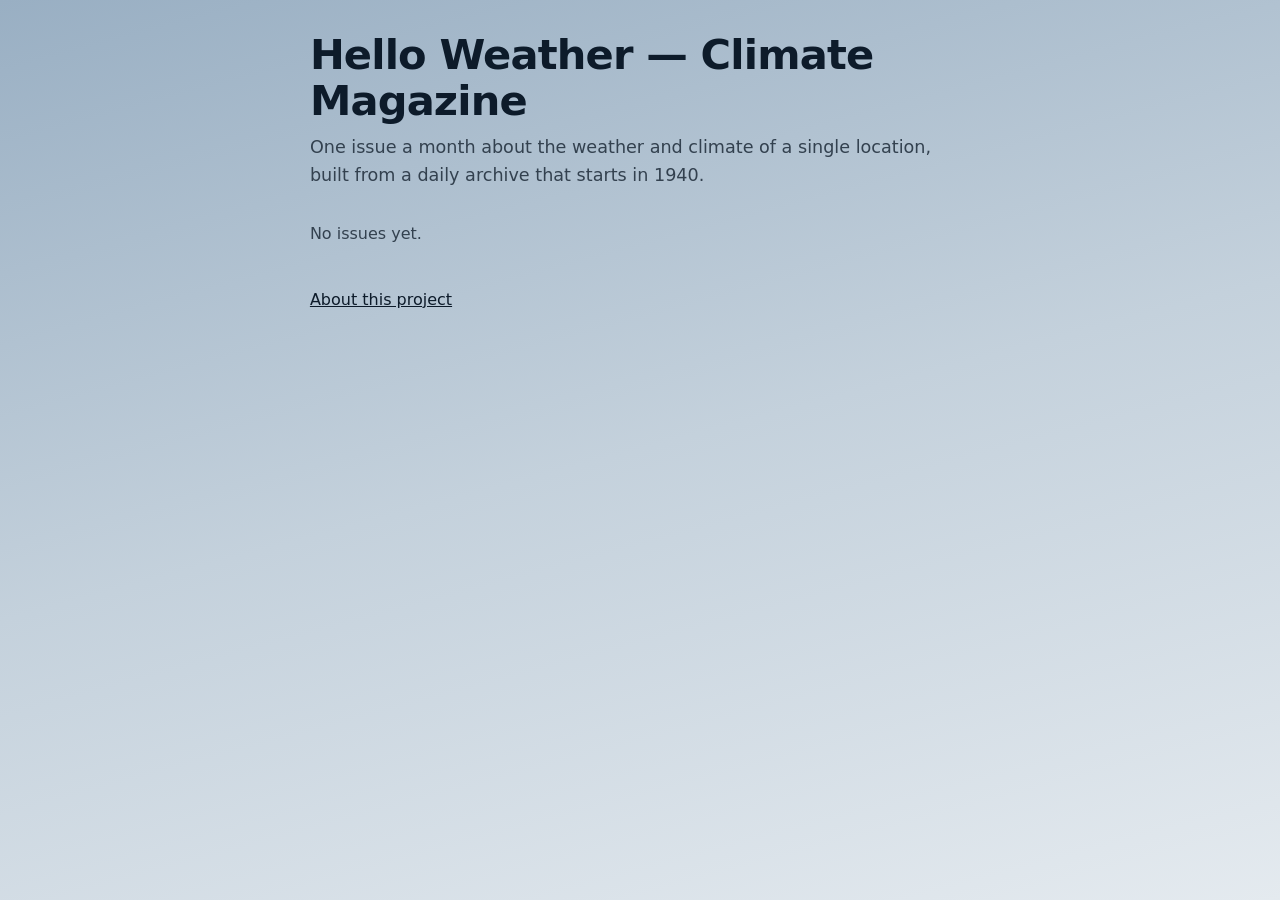
==== issues/index.html @ 5b0a0fef "feat: publish the monthly climate magazine Adds the issue and archive styling, a standard-library ar" ====
<!DOCTYPE html>
<html lang="en">
<head>
<meta charset="utf-8">
<meta name="viewport" content="width=device-width, initial-scale=1">
<title>Hello Weather — Climate Magazine</title>
<link rel="stylesheet" href="../assets/site.css">
<link rel="stylesheet" href="../assets/magazine.css">
<link rel="alternate" type="application/atom+xml" href="../feed.xml">
</head>
<body>
<main class="archive">
<h1>Hello Weather — Climate Magazine</h1>
<p class="archive__lede">One issue a month about the weather and climate of a single location, built from a daily archive that starts in 1940.</p>
<p class="archive__empty">No issues yet.</p>
<p class="archive__back"><a href="../index.html">About this project</a></p>
</main>
</body>
</html>
---- assets/site.css ----
/* Design tokens copied on 2026-09-20 from frontend/src/index.css in the
   private Hello Weather application repository. This is a copy, not a
   dependency: the two repositories share no build step, so these values are
   kept in step by hand when the application's palette changes.
   Light tokens  <- [data-scheme="light"]
   Dark tokens   <- [data-scheme="dark"]
   Backdrops     <- [data-theme="clouds-day"] / [data-theme="clouds-night"],
                    the application's own default seed. */
:root {
  color-scheme: light;
  --text: #0d1b2a;
  --text-muted: #33414f;
  --bg-from: #99afc3;
  --bg-mid: #c4d1dc;
  --bg-to: #e4eaef;
  --surface-alpha: 0.5;
  --surface: rgba(255, 255, 255, 0.5);
  --surface-strong: rgba(255, 255, 255, 0.7);
  --border: rgba(15, 27, 42, 0.1);
  --shadow: 0 18px 40px -24px rgba(15, 27, 42, 0.55);
  --focus: #0b5cad;
  --series-temp: #eb6834;
  --series-precip: #2a78d6;
  --series-water: #1baf7a;
  --measure: 68ch;
}

@media (prefers-color-scheme: dark) {
  :root {
    color-scheme: dark;
    --text: #f6f8fc;
    --text-muted: #c6d2e2;
    --bg-from: #10151f;
    --bg-mid: #222a38;
    --bg-to: #333d4f;
    --surface-alpha: 0.08;
    --surface: rgba(255, 255, 255, 0.08);
    --surface-strong: rgba(255, 255, 255, 0.13);
    --border: rgba(255, 255, 255, 0.14);
    --shadow: 0 20px 45px -25px rgba(0, 0, 0, 0.8);
    --focus: #ffffff;
    --series-temp: #d95926;
    --series-precip: #3987e5;
    --series-water: #199e70;
  }
}

* { box-sizing: border-box; }

body {
  margin: 0;
  color: var(--text);
  background: linear-gradient(
    165deg,
    var(--bg-from) 0%,
    var(--bg-mid) 50%,
    var(--bg-to) 100%
  );
  background-attachment: fixed;
  font-family: "Inter", ui-sans-serif, system-ui, -apple-system, "Segoe UI",
    Roboto, sans-serif;
  line-height: 1.6;
  -webkit-font-smoothing: antialiased;
}

:focus-visible {
  outline: 3px solid var(--focus);
  outline-offset: 2px;
  border-radius: 6px;
}

.sr-only {
  position: absolute;
  width: 1px;
  height: 1px;
  padding: 0;
  margin: -1px;
  overflow: hidden;
  clip: rect(0, 0, 0, 0);
  white-space: nowrap;
  border: 0;
}

.wrap {
  max-width: 1100px;
  margin: 0 auto;
  padding: clamp(1rem, 2.5vw, 2.5rem);
}

/* Prose columns: a dashboard is cards, a reference page is text. */
.prose { max-width: var(--measure); }
.prose p, .prose li { color: var(--text-muted); }
.prose h2, .prose h3 { color: var(--text); line-height: 1.25; }

.card {
  background: var(--surface);
  border: 1px solid var(--border);
  border-radius: 16px;
  box-shadow: var(--shadow);
  padding: clamp(1rem, 2.6vw, 1.6rem);
}

/* Section accents inherit the application's associations. */
#rivers { --accent: var(--series-water); }
#climate-change { --accent: var(--series-temp); }
#forecast-quality { --accent: var(--series-precip); }
#air-quality { --accent: var(--series-temp); }
.section-rule {
  border: 0;
  border-top: 3px solid var(--accent, var(--text-muted));
  width: 3rem;
  margin: 0 0 1rem;
}

/* Screenshots break out of the reading measure. */
figure { margin: 2rem 0; }
figure img {
  width: 100%;
  height: auto;
  border-radius: 14px;
  border: 1px solid var(--border);
  box-shadow: var(--shadow);
  display: block;
}
figcaption {
  color: var(--text-muted);
  font-size: 0.9rem;
  margin-top: 0.6rem;
  max-width: var(--measure);
}

/* Dashboard captures are the whole page, because the scope is the point. */
figure.full img { width: 100%; }

/* Phone captures run to three or four thousand pixels. Showing one whole
   would be a dozen screens of scrolling for a single image, so the display is
   capped and faded out; the file itself is still the full page. */
.shot-mobile img {
  width: 390px;
  max-width: 100%;
  max-height: 900px;
  object-fit: cover;
  object-position: top;
  -webkit-mask-image: linear-gradient(to bottom, #000 80%, transparent 100%);
  mask-image: linear-gradient(to bottom, #000 80%, transparent 100%);
}

nav.toc {
  position: sticky;
  top: 0;
  z-index: 2;
  background: var(--surface-strong);
  backdrop-filter: blur(8px);
  border-bottom: 1px solid var(--border);
}
nav.toc ul {
  display: flex;
  flex-wrap: wrap;
  gap: 0.25rem 1rem;
  list-style: none;
  margin: 0 auto;
  padding: 0.6rem clamp(1rem, 2.5vw, 2.5rem);
  max-width: 1100px;
}
nav.toc a { color: var(--text); text-decoration: none; font-size: 0.9rem; }
nav.toc a:hover, nav.toc a:focus-visible { text-decoration: underline; }

/* On a phone the nav wraps to three rows; sticking it there would cost about
   a tenth of the viewport for the whole page. Let it scroll away instead. */
@media (max-width: 700px) {
  nav.toc { position: static; }
}

a { color: var(--text); }
a.cite {
  font-size: 0.7em;
  vertical-align: super;
  text-decoration: none;
  padding: 0 0.15em;
}
a.cite:hover { text-decoration: underline; }

ol.sources { max-width: var(--measure); }
ol.sources li { margin-bottom: 0.8rem; }

/* The sticky nav would otherwise cover the heading an anchor jumps to. */
section, .band, h2, h3 { scroll-margin-top: 4.5rem; }

@media (prefers-reduced-motion: reduce) {
  * { scroll-behavior: auto !important; }
}
html { scroll-behavior: smooth; }

/* ---------- Page-specific composition ---------- */

/* Two rhythms: the tour runs wide and image-forward, the reference half
   narrows to a reading column. */
h1 {
  font-size: clamp(2.4rem, 6vw, 3.4rem);
  line-height: 1.05;
  letter-spacing: -0.02em;
  font-weight: 700;
  margin: 0 0 1rem;
}
h2 {
  font-size: clamp(1.5rem, 3.2vw, 1.95rem);
  letter-spacing: -0.015em;
  font-weight: 650;
  margin: 0 0 0.5rem;
}
h3 {
  font-size: 1.1rem;
  font-weight: 650;
  margin: 2rem 0 0.4rem;
}
.prose p { font-size: 1.05rem; }
.lede {
  font-size: clamp(1.1rem, 2.2vw, 1.3rem);
  line-height: 1.5;
  color: var(--text);
  max-width: 46ch;
}
header.hero { padding-top: clamp(2rem, 6vw, 4rem); }
header.hero .prose { max-width: 60ch; }

section + section { margin-top: clamp(2.5rem, 6vw, 4rem); }

/* The pivot between the two halves. Full-bleed so it reads as a break in the
   page rather than another card in the stack. */
.band {
  margin: clamp(3rem, 8vw, 5rem) 0;
  padding: clamp(1.75rem, 5vw, 3rem) 0;
  background: var(--surface-strong);
  border-top: 1px solid var(--border);
  border-bottom: 1px solid var(--border);
}
.band .inner {
  max-width: 1100px;
  margin: 0 auto;
  padding: 0 clamp(1rem, 2.5vw, 2.5rem);
}
.band h2 { max-width: 20ch; }
.knows {
  list-style: none;
  padding: 0;
  margin: 1.5rem 0 0;
  display: grid;
  gap: 1rem clamp(1.5rem, 4vw, 3rem);
  grid-template-columns: repeat(auto-fit, minmax(min(260px, 100%), 1fr));
  max-width: 1000px;
}
.knows li {
  color: var(--text-muted);
  border-top: 2px solid var(--accent, var(--series-water));
  padding-top: 0.6rem;
  font-size: 0.97rem;
}
.knows b { color: var(--text); font-weight: 650; display: block; margin-bottom: 0.25rem; }

/* Two hashes as equals. Neither is struck through, because neither was
   shown to be wrong. */
.hashes {
  display: grid;
  gap: 0.9rem;
  margin: 1.25rem 0;
  max-width: var(--measure);
}
.hashes div {
  border-left: 3px solid var(--series-water);
  padding-left: 0.85rem;
}
.hashes span {
  display: block;
  color: var(--text);
  font-size: 0.9rem;
  font-weight: 650;
  margin-bottom: 0.2rem;
}
.hashes code {
  font-size: 0.78rem;
  line-height: 1.5;
  word-break: break-all;
  color: var(--text-muted);
}

.divider-note {
  max-width: var(--measure);
  color: var(--text-muted);
  font-size: 0.95rem;
  margin: 0;
}
---- assets/magazine.css ----
/* Issue-specific styling. Tokens come from assets/site.css; nothing here
   redefines a token, so a palette change there reaches issues unchanged.
   Two documents share this sheet: a monthly issue page (.issue) and the
   archive index (.archive). */

/* The full-bleed spine uses viewport units. Classic scrollbars are included in
   100vw, so clip the few excess pixels without creating a nested scroller. */
html {
  overflow-x: clip;
}

.issue {
  max-width: var(--measure);
  margin: 0 auto;
  padding: 2rem 1rem 4rem;
}

.issue__kicker {
  font-size: 0.8rem;
  letter-spacing: 0.12em;
  text-transform: uppercase;
  color: var(--text-muted);
  margin: 0;
}

.issue__head h1 {
  font-size: clamp(1.8rem, 5vw, 2.6rem);
  line-height: 1.1;
  margin: 0.4rem 0 0.6rem;
}

.issue__standfirst {
  font-size: 1.1rem;
  color: var(--text-muted);
  margin: 0 0 2rem;
}

/* The spine is the page's backbone and breaks the measure deliberately. */
.issue__spine {
  margin: 0 calc(50% - 50vw) 1rem;
  padding: 1rem calc(50vw - 50% + 1rem);
  background: var(--surface);
  border-block: 1px solid var(--border);
}

.issue__spine svg,
.issue__figure svg { display: block; width: 100%; height: auto; }

.issue__anchors { display: flex; flex-wrap: wrap; gap: 0.5rem; margin-bottom: 2rem; }

.issue__anchors a {
  font-size: 0.85rem;
  padding: 0.2rem 0.7rem;
  border: 1px solid var(--border);
  border-radius: 999px;
  text-decoration: none;
  color: var(--text);
  background: var(--surface);
  transition: border-color 0.15s ease, background 0.15s ease;
}

.issue__anchors a:hover,
.issue__anchors a:focus-visible {
  border-color: var(--focus);
  background: var(--surface-strong);
}

.issue__section { margin-bottom: 2.5rem; }
.issue__section h2 { font-size: 1.3rem; margin-bottom: 0.6rem; }
.issue__episode { margin-bottom: 1.5rem; scroll-margin-top: 1.5rem; }

.issue__figure { margin: 1.5rem 0; }
.issue__figure figcaption,
.issue__spine figcaption {
  font-size: 0.85rem;
  color: var(--text-muted);
  margin-top: 0.4rem;
}

.issue__lens { border-left: 3px solid var(--border); padding-left: 1rem; }

.issue__claims { width: 100%; border-collapse: collapse; font-size: 0.9rem; }
.issue__claims caption { text-align: left; color: var(--text-muted);
  margin-bottom: 0.5rem; }
.issue__claims th, .issue__claims td {
  text-align: left; padding: 0.4rem 0.5rem;
  border-bottom: 1px solid var(--border);
  vertical-align: top;
}

.issue__foot { font-size: 0.85rem; color: var(--text-muted); }
.issue__foot a { color: var(--text); }

/* Figure internals. Colour is carried by the marks themselves; every text
   element wears a text token, never a series colour. */
.fig__zero { stroke: var(--text-muted); stroke-opacity: 0.45; stroke-width: 1; }
.fig__note { font-size: 11px; fill: var(--text-muted); }
.fig__empty { font-size: 13px; fill: var(--text-muted); }
.fig__legend text { font-size: 11px; fill: var(--text-muted); }
.fig__actual { stroke: var(--series-precip); stroke-width: 2; }
/* The normal/climatology line is the comparison the chart exists to make, so
   it is a meaningful graphic (WCAG 1.4.11, 3:1). 0.5 fell to ~2.3:1 on the
   light surface; 0.75 clears 3:1 in both schemes. */
.fig__normal { stroke: var(--text-muted); stroke-opacity: 0.75; stroke-width: 2;
  stroke-dasharray: 4 3; }
.fig__year { fill: var(--text-muted); fill-opacity: 0.45; }
.fig__current { fill: var(--series-temp); }

/* ---------- Archive index ---------- */
/* The list of published issues, generated by tools/build_archive.py. It is a
   reading column like an issue, and every entry is one large hit target. */

.archive {
  max-width: var(--measure);
  margin: 0 auto;
  padding: 2rem 1rem 4rem;
}

.archive h1 {
  font-size: clamp(1.8rem, 5vw, 2.6rem);
  line-height: 1.1;
  margin: 0 0 0.6rem;
}

.archive__lede {
  font-size: 1.1rem;
  color: var(--text-muted);
  margin: 0 0 2rem;
  max-width: var(--measure);
}

.archive__list {
  list-style: none;
  margin: 0;
  padding: 0;
  display: grid;
  gap: 1rem;
}

.archive__list li {
  background: var(--surface);
  border: 1px solid var(--border);
  border-radius: 12px;
  transition: border-color 0.15s ease, background 0.15s ease;
}

.archive__list li:hover,
.archive__list li:focus-within {
  border-color: var(--focus);
  background: var(--surface-strong);
}

.archive__list a {
  display: block;
  padding: 1rem 1.2rem;
  text-decoration: none;
  color: var(--text);
}

.archive__month {
  display: block;
  font-size: 0.8rem;
  letter-spacing: 0.12em;
  text-transform: uppercase;
  color: var(--text-muted);
}

.archive__title {
  display: block;
  font-size: 1.2rem;
  font-weight: 650;
  line-height: 1.2;
  margin-top: 0.15rem;
}

.archive__list a:hover .archive__title,
.archive__list a:focus-visible .archive__title {
  text-decoration: underline;
}

/* The summary lives inside the anchor so the whole card is one hit target. */
.archive__summary {
  display: block;
  color: var(--text-muted);
  margin: 0.35rem 0 0;
}

/* Shown in place of the list when no issues have been published yet. */
.archive__empty {
  color: var(--text-muted);
  margin: 0;
}

.archive__back { margin-top: 2.5rem; }
.archive__back a { color: var(--text); }

@media (prefers-reduced-motion: reduce) {
  .issue__anchors a,
  .archive__list li { transition: none; }
}
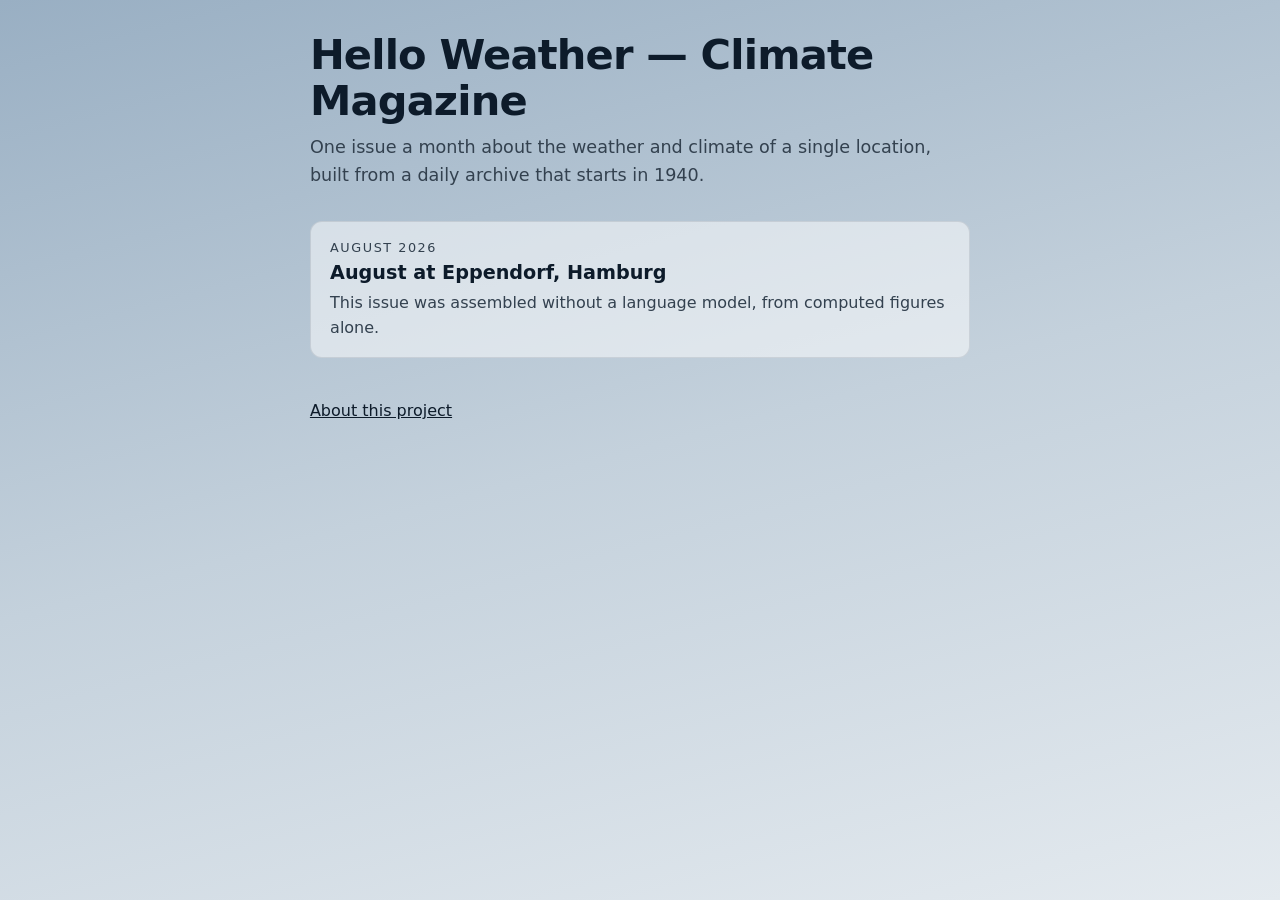
==== commit a7da7273: "feat: add the 2026-08 issue" ====
--- a/issues/index.html
+++ b/issues/index.html
@@ -12,7 +12,9 @@
 <main class="archive">
 <h1>Hello Weather — Climate Magazine</h1>
 <p class="archive__lede">One issue a month about the weather and climate of a single location, built from a daily archive that starts in 1940.</p>
-<p class="archive__empty">No issues yet.</p>
+<ul class="archive__list">
+<li><a href="2026-08.html"><span class="archive__month">August 2026</span><span class="archive__title">August at Eppendorf, Hamburg</span><span class="archive__summary">This issue was assembled without a language model, from computed figures alone.</span></a></li>
+</ul>
 <p class="archive__back"><a href="../index.html">About this project</a></p>
 </main>
 </body>
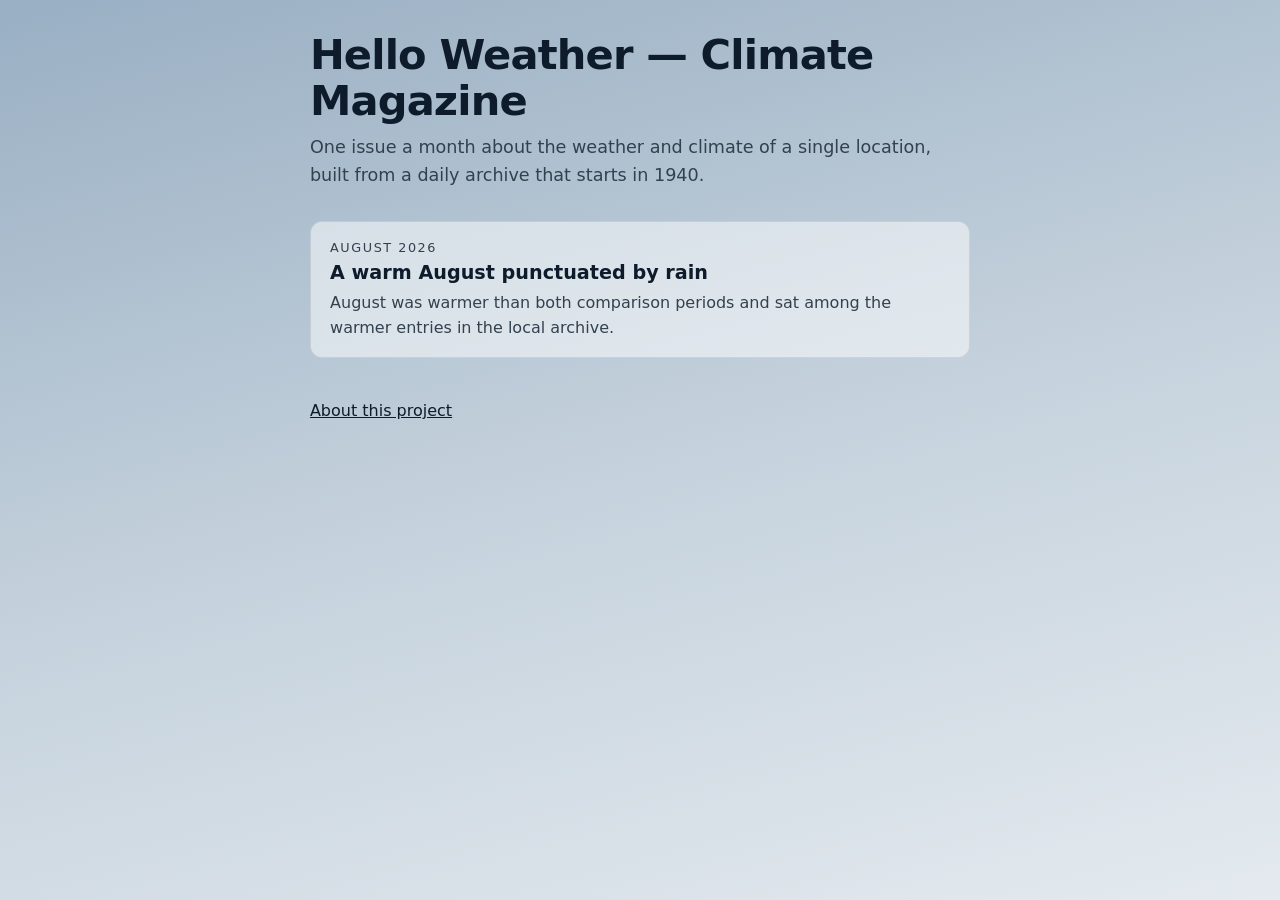
==== commit 7de4e6e7: "feat: publish the 2026-08 issue" ====
--- a/issues/index.html
+++ b/issues/index.html
@@ -13,7 +13,7 @@
 <h1>Hello Weather — Climate Magazine</h1>
 <p class="archive__lede">One issue a month about the weather and climate of a single location, built from a daily archive that starts in 1940.</p>
 <ul class="archive__list">
-<li><a href="2026-08.html"><span class="archive__month">August 2026</span><span class="archive__title">August at Eppendorf, Hamburg</span><span class="archive__summary">This issue was assembled without a language model, from computed figures alone.</span></a></li>
+<li><a href="2026-08.html"><span class="archive__month">August 2026</span><span class="archive__title">A warm August punctuated by rain</span><span class="archive__summary">August was warmer than both comparison periods and sat among the warmer entries in the local archive.</span></a></li>
 </ul>
 <p class="archive__back"><a href="../index.html">About this project</a></p>
 </main>
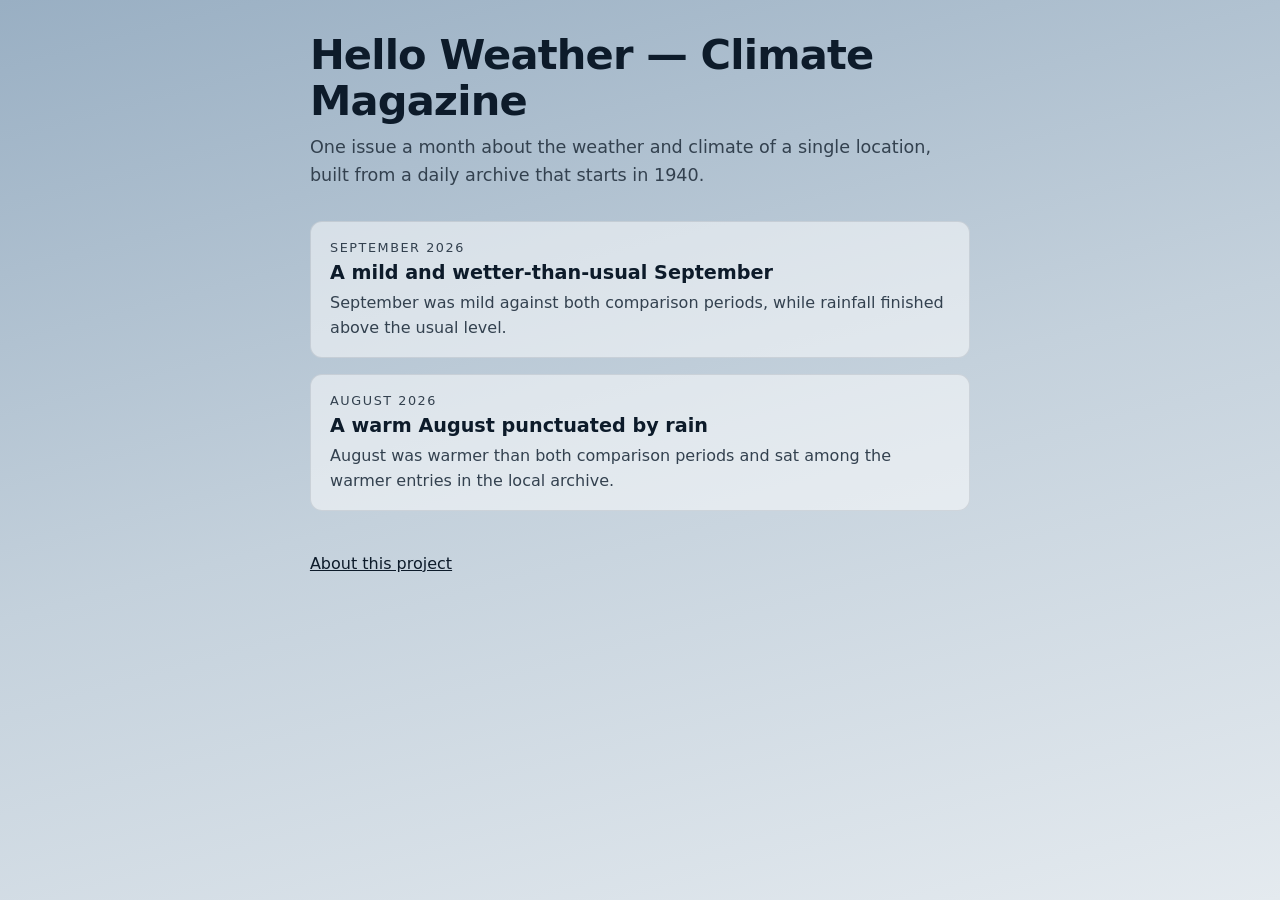
==== commit 76a3aa11: "feat: add the 2026-09 issue" ====
--- a/issues/index.html
+++ b/issues/index.html
@@ -13,6 +13,7 @@
 <h1>Hello Weather — Climate Magazine</h1>
 <p class="archive__lede">One issue a month about the weather and climate of a single location, built from a daily archive that starts in 1940.</p>
 <ul class="archive__list">
+<li><a href="2026-09.html"><span class="archive__month">September 2026</span><span class="archive__title">A mild and wetter-than-usual September</span><span class="archive__summary">September was mild against both comparison periods, while rainfall finished above the usual level.</span></a></li>
 <li><a href="2026-08.html"><span class="archive__month">August 2026</span><span class="archive__title">A warm August punctuated by rain</span><span class="archive__summary">August was warmer than both comparison periods and sat among the warmer entries in the local archive.</span></a></li>
 </ul>
 <p class="archive__back"><a href="../index.html">About this project</a></p>
--- a/assets/site.css
+++ b/assets/site.css
@@ -165,6 +165,42 @@
 nav.toc a { color: var(--text); text-decoration: none; font-size: 0.9rem; }
 nav.toc a:hover, nav.toc a:focus-visible { text-decoration: underline; }
 
+/* Identity mark. The nav copy is decorative and drawn as a background, so
+   assistive tech announces the wordmark once rather than twice. */
+.brand {
+  display: flex;
+  align-items: center;
+  gap: 0.5rem;
+  font-weight: 650;
+  color: var(--text);
+  margin-right: 0.35rem;
+}
+.brand .mark {
+  width: 34px;
+  height: 34px;
+  flex: none;
+  border-radius: 50%;
+  background: url("werner-72.webp") center / cover no-repeat;
+}
+.brandline {
+  display: flex;
+  align-items: center;
+  gap: 1.1rem;
+  margin-bottom: 1rem;
+}
+.brandline h1 { margin: 0; }
+.mark-lg {
+  width: 104px;
+  height: 104px;
+  border-radius: 50%;
+  flex: none;
+  display: block;
+}
+@media (max-width: 560px) {
+  .mark-lg { width: 72px; height: 72px; }
+  .brandline { gap: 0.85rem; }
+}
+
 /* On a phone the nav wraps to three rows; sticking it there would cost about
    a tenth of the viewport for the whole page. Let it scroll away instead. */
 @media (max-width: 700px) {
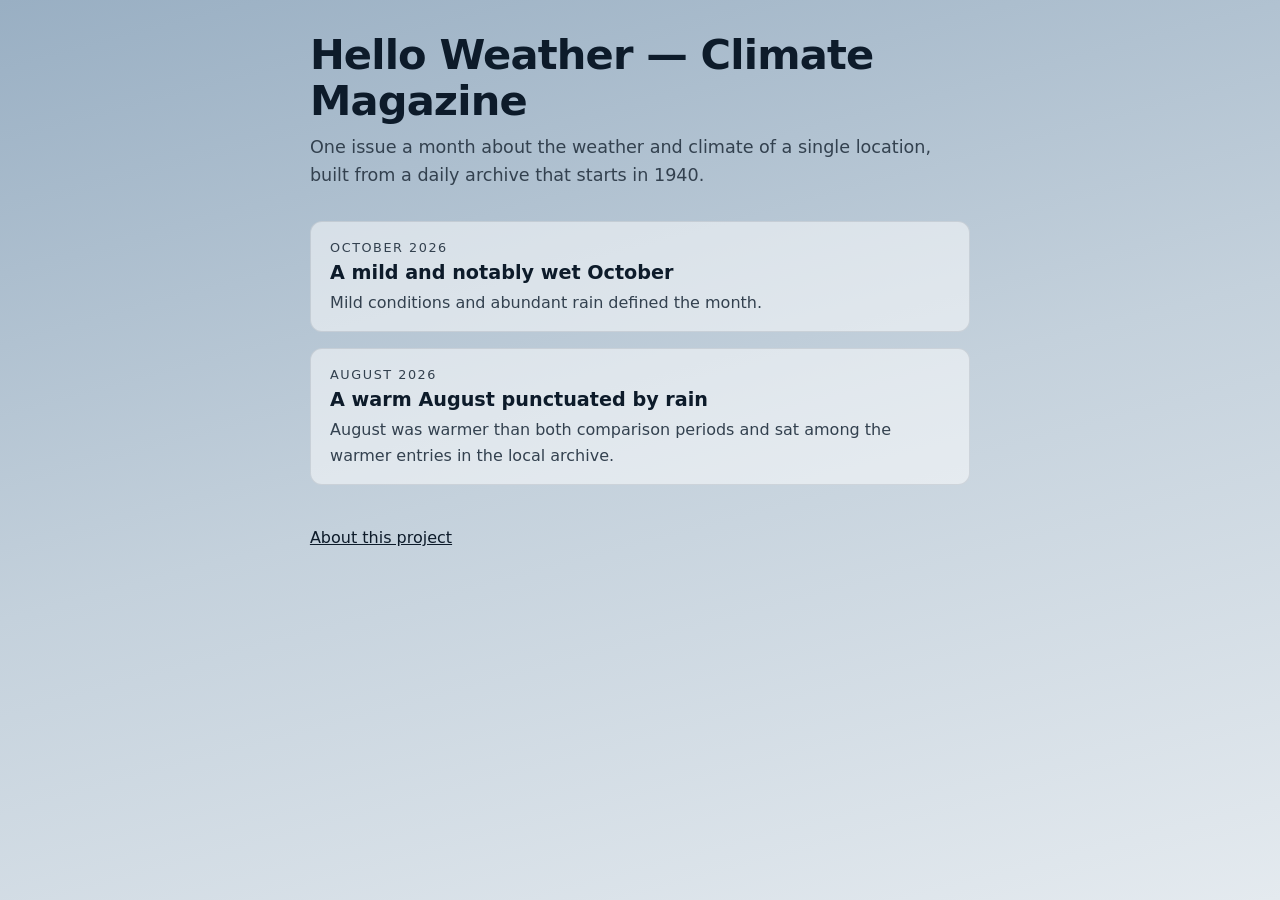
==== commit b1e1dee4: "feat: add the 2026-10 issue" ====
--- a/issues/index.html
+++ b/issues/index.html
@@ -13,7 +13,7 @@
 <h1>Hello Weather — Climate Magazine</h1>
 <p class="archive__lede">One issue a month about the weather and climate of a single location, built from a daily archive that starts in 1940.</p>
 <ul class="archive__list">
-<li><a href="2026-09.html"><span class="archive__month">September 2026</span><span class="archive__title">A mild and wetter-than-usual September</span><span class="archive__summary">September was mild against both comparison periods, while rainfall finished above the usual level.</span></a></li>
+<li><a href="2026-10.html"><span class="archive__month">October 2026</span><span class="archive__title">A mild and notably wet October</span><span class="archive__summary">Mild conditions and abundant rain defined the month.</span></a></li>
 <li><a href="2026-08.html"><span class="archive__month">August 2026</span><span class="archive__title">A warm August punctuated by rain</span><span class="archive__summary">August was warmer than both comparison periods and sat among the warmer entries in the local archive.</span></a></li>
 </ul>
 <p class="archive__back"><a href="../index.html">About this project</a></p>
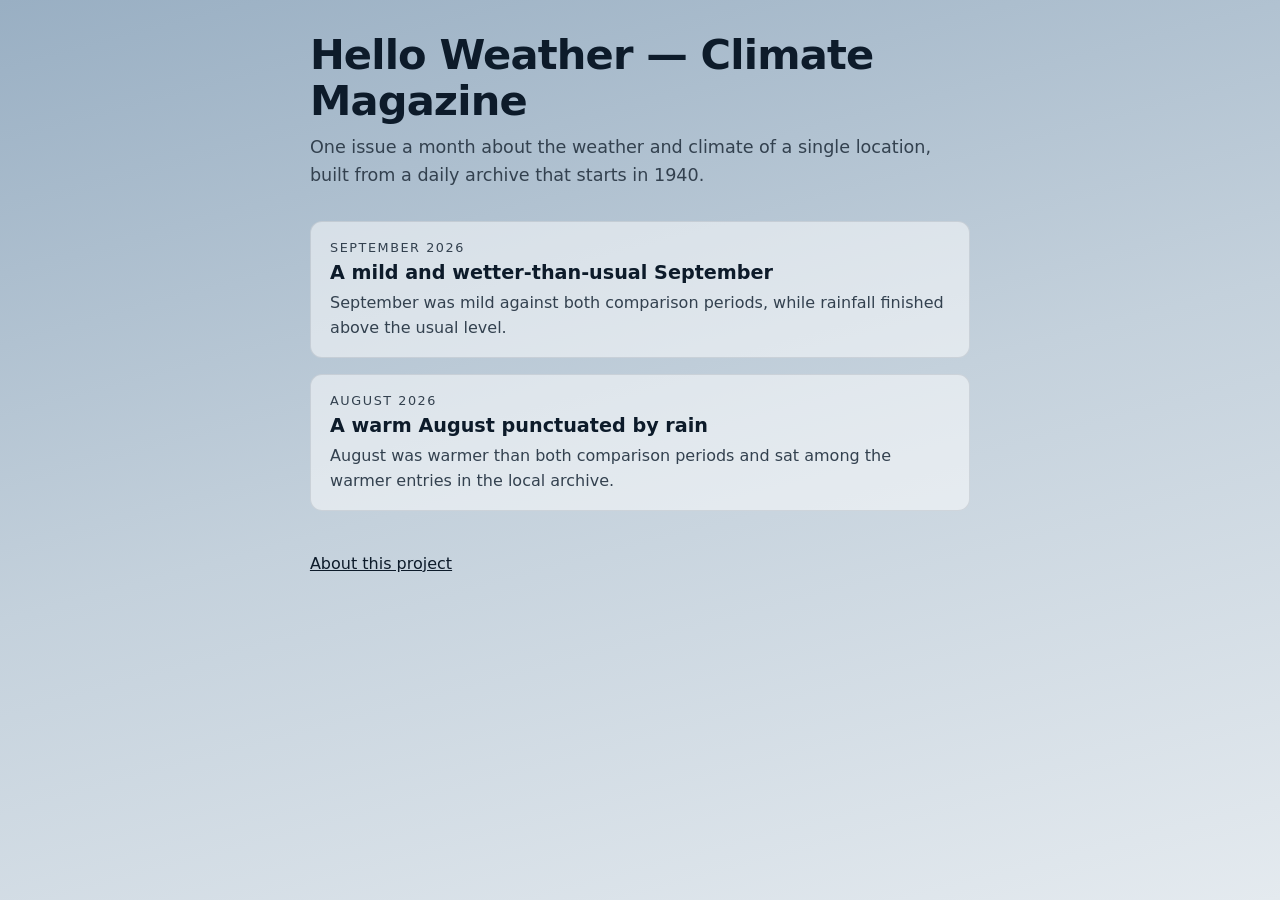
==== commit 8198f8c9: "Merge pull request #7 from Scriberosi/magazine/2026-09 Magazine: 2026-09" ====
--- a/issues/index.html
+++ b/issues/index.html
@@ -13,7 +13,7 @@
 <h1>Hello Weather — Climate Magazine</h1>
 <p class="archive__lede">One issue a month about the weather and climate of a single location, built from a daily archive that starts in 1940.</p>
 <ul class="archive__list">
-<li><a href="2026-10.html"><span class="archive__month">October 2026</span><span class="archive__title">A mild and notably wet October</span><span class="archive__summary">Mild conditions and abundant rain defined the month.</span></a></li>
+<li><a href="2026-09.html"><span class="archive__month">September 2026</span><span class="archive__title">A mild and wetter-than-usual September</span><span class="archive__summary">September was mild against both comparison periods, while rainfall finished above the usual level.</span></a></li>
 <li><a href="2026-08.html"><span class="archive__month">August 2026</span><span class="archive__title">A warm August punctuated by rain</span><span class="archive__summary">August was warmer than both comparison periods and sat among the warmer entries in the local archive.</span></a></li>
 </ul>
 <p class="archive__back"><a href="../index.html">About this project</a></p>
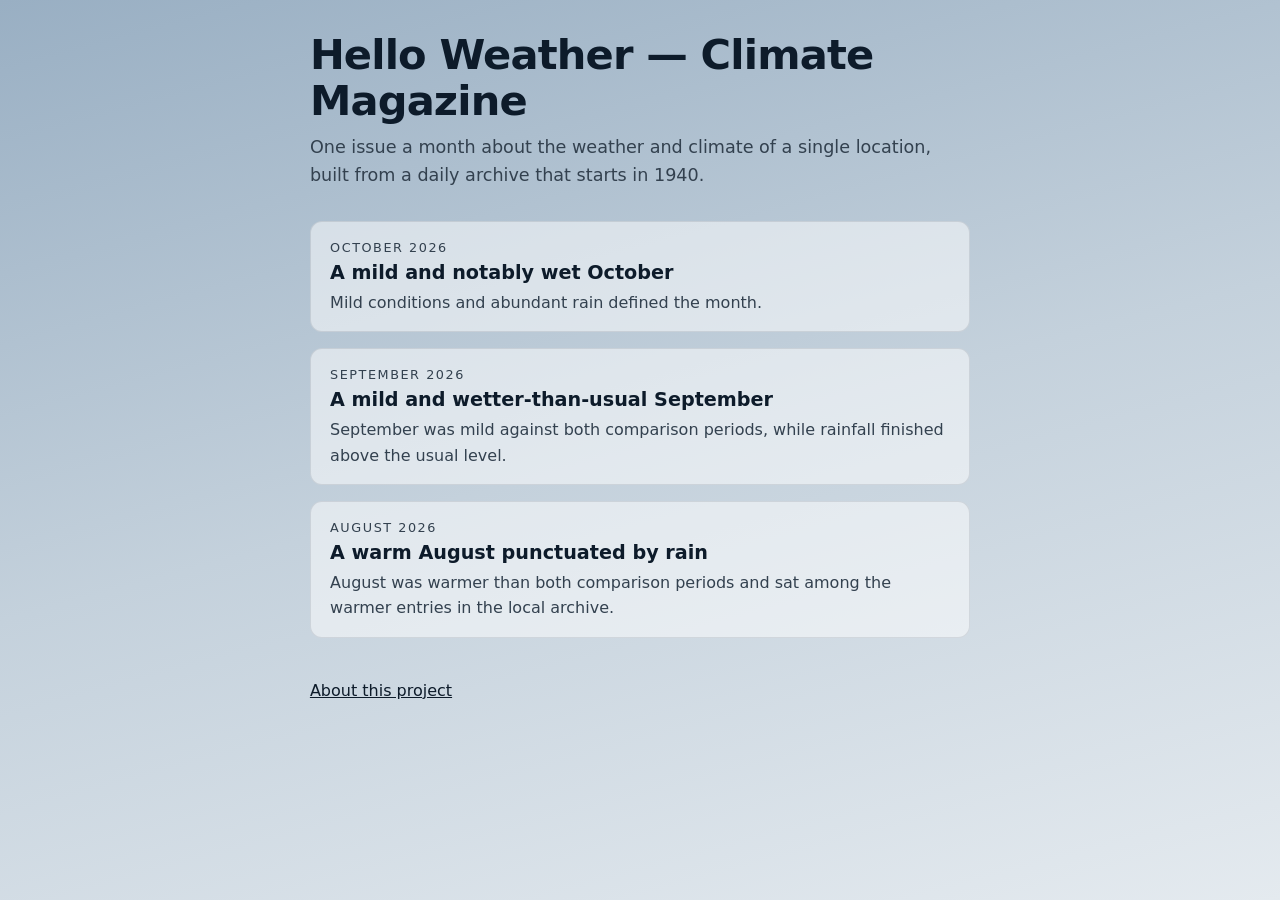
==== commit 5814850d: "Merge September publication and rebuild the complete archive" ====
--- a/issues/index.html
+++ b/issues/index.html
@@ -13,6 +13,7 @@
 <h1>Hello Weather — Climate Magazine</h1>
 <p class="archive__lede">One issue a month about the weather and climate of a single location, built from a daily archive that starts in 1940.</p>
 <ul class="archive__list">
+<li><a href="2026-10.html"><span class="archive__month">October 2026</span><span class="archive__title">A mild and notably wet October</span><span class="archive__summary">Mild conditions and abundant rain defined the month.</span></a></li>
 <li><a href="2026-09.html"><span class="archive__month">September 2026</span><span class="archive__title">A mild and wetter-than-usual September</span><span class="archive__summary">September was mild against both comparison periods, while rainfall finished above the usual level.</span></a></li>
 <li><a href="2026-08.html"><span class="archive__month">August 2026</span><span class="archive__title">A warm August punctuated by rain</span><span class="archive__summary">August was warmer than both comparison periods and sat among the warmer entries in the local archive.</span></a></li>
 </ul>
